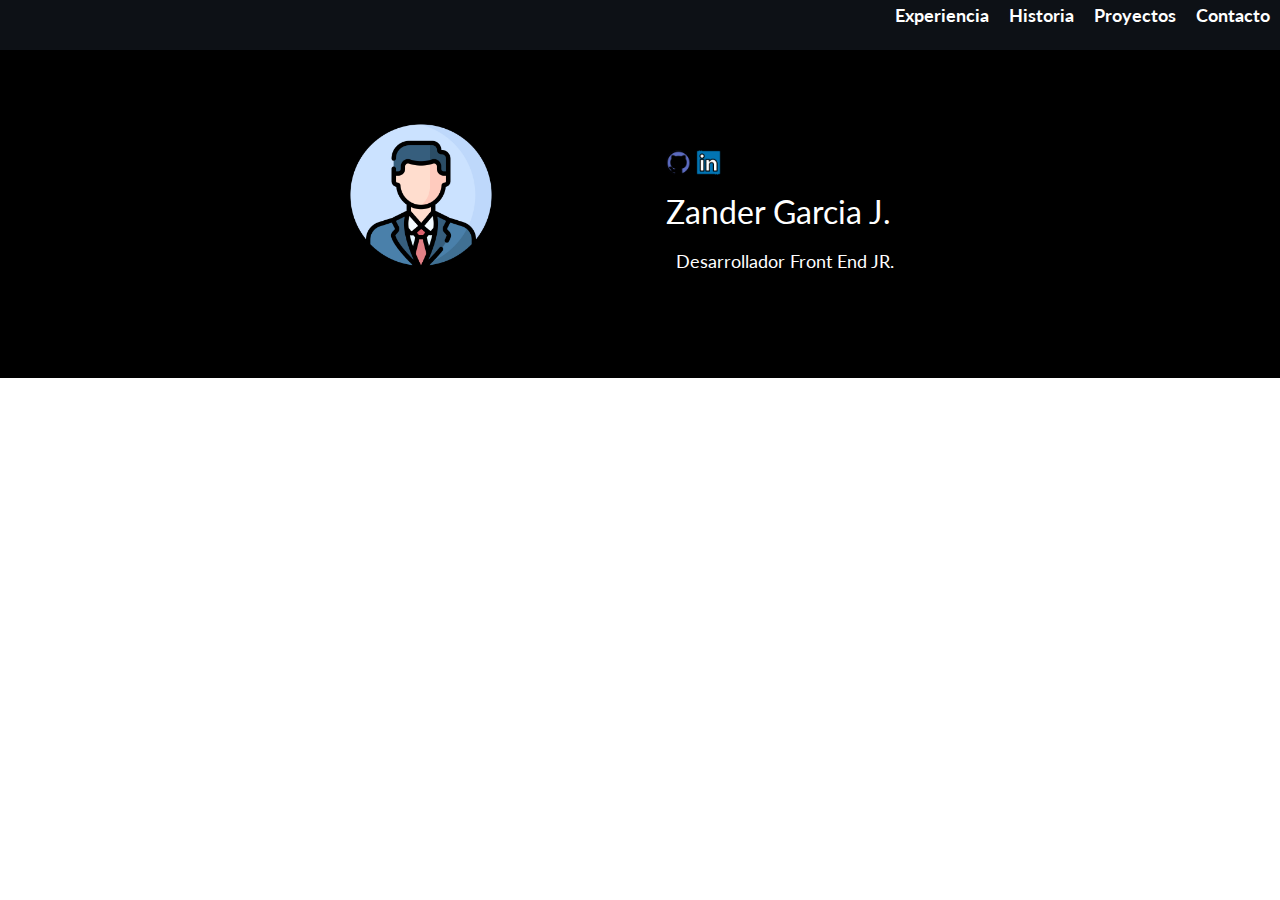
==== index.html @ ed98f6c2 "Frist Commit" ====
<!DOCTYPE html>
<html lang="es">
  <head>
    <meta charset="UTF-8" />
    <meta name="viewport" content="width=device-width, initial-scale=1.0" />
    <meta
      name="keywords"
      content="Grid, javascrits, mediaquerys, git page, USA"
    />
    <meta name="author" content="Zander J" />
    <link rel="stylesheet" href="./page/index.css" />

    <link rel="icon" href="./favicon .ico" type="image/x-icon" class="ico" />
    <meta
      name="keywords"
      content="responsive ,curso, mediaquerys, javascrits, Sprint7"
    />
    <meta name="Zander" content="Portafolio" />
    <link rel="preconnect" href="https://fonts.googleapis.com" />
    <link rel="preconnect" href="https://fonts.gstatic.com" crossorigin />
    <link
      href="https://fonts.googleapis.com/css2?family=Lato:ital,wght@0,100;0,300;0,400;0,700;0,900;1,100;1,300;1,400;1,700;1,900&display=swap"
      rel="stylesheet"
    />

    <title>Zander J.</title>
  </head>
  <body>
    <div class="page">
      <div class="nav__container">
        <nav class="nav">
          <li class="nav__li"><a class="nav__link" href="">Experiencia</a></li>
          <li class="nav__li"><a class="nav__link" href="">Historia</a></li>
          <li class="nav__li"><a class="nav__link" href="">Proyectos</a></li>
          <li class="nav__li"><a class="nav__link" href="">Contacto</a></li>
        </nav>
      </div>
    </div>

    <div class="section__about">
      <section class="section__image">
        <img
          src="./image/profile.png"
          alt="foto-profile"
          class="section__image-profile"
        />
      </section>
      <section class="section__description">
        <div class="section__social">
          <a href="" class="section__social-link">
            <img class="section__social-image" src="./image/social-github.png" alt=""
          /></a>
          <a href="" class="section__social-link">
            <img class="section__social-image" src="./image/social-linked.png" alt=""
          /></a>
        </div>
        <div class="section__name">Zander Garcia J.</div>
        <div class="section__work">Desarrollador Front End JR.</div>
      </section>
    </div>
  </body>
</html>
---- page/index.css ----
@import url(../blocks/main.css);
@import url(../vendor/normalize.css);
@import url(../vendor/fonts.css);
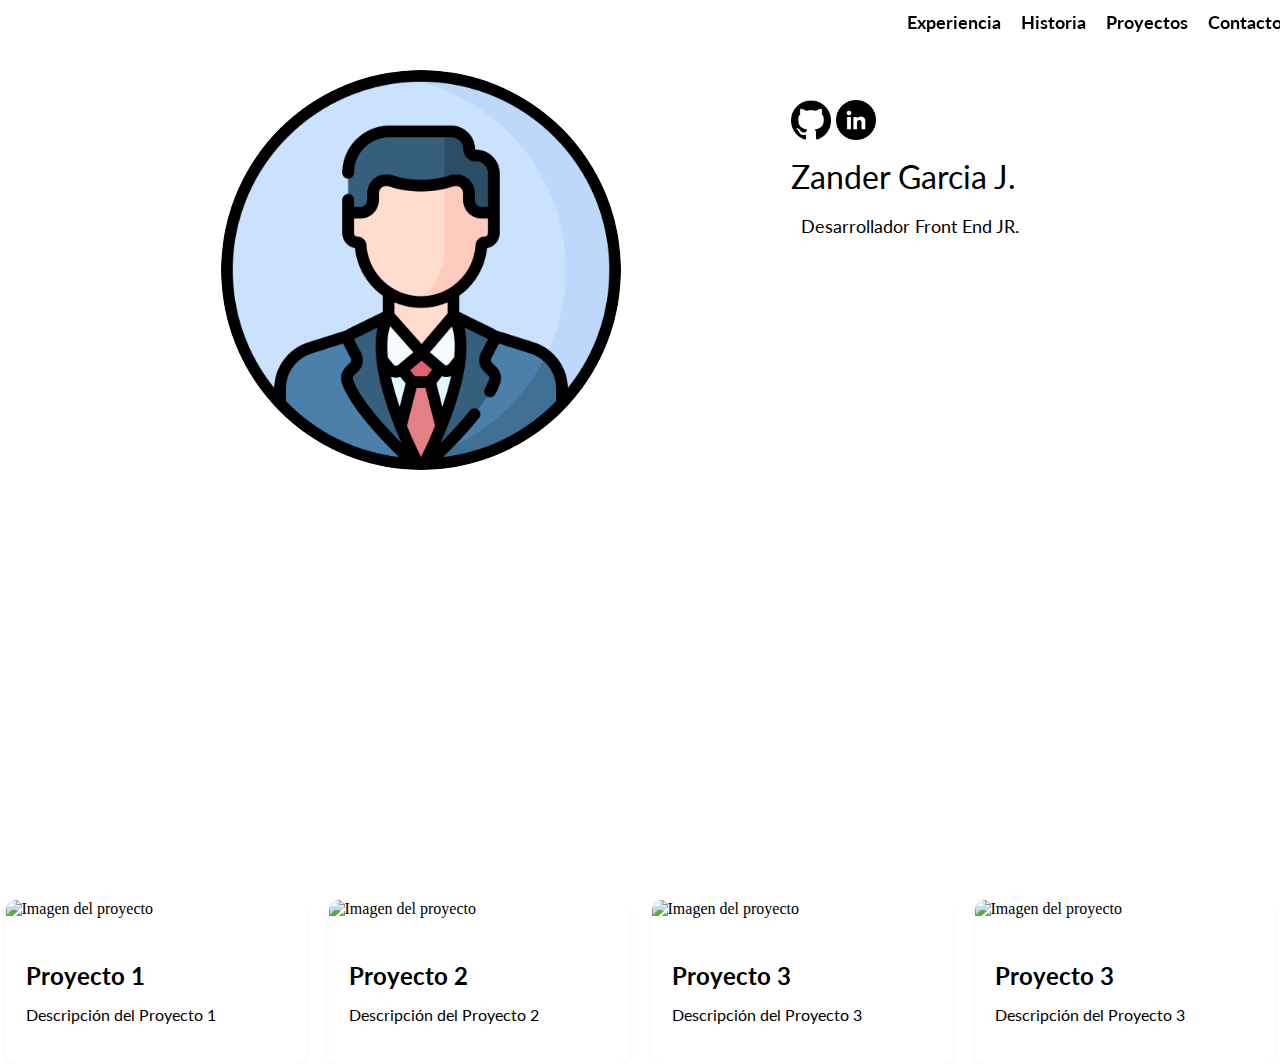
==== commit e885a35c: "New Files" ====
--- a/index.html
+++ b/index.html
@@ -48,15 +48,48 @@
       <section class="section__description">
         <div class="section__social">
           <a href="" class="section__social-link">
-            <img class="section__social-image" src="./image/social-github.png" alt=""
+            <img
+              class="section__social-image"
+              src="./image/git.png"
+              alt=""
           /></a>
           <a href="" class="section__social-link">
-            <img class="section__social-image" src="./image/social-linked.png" alt=""
+            <img
+              class="section__social-image"
+              src="./image/link.png"
+              alt=""
           /></a>
         </div>
         <div class="section__name">Zander Garcia J.</div>
         <div class="section__work">Desarrollador Front End JR.</div>
       </section>
     </div>
+    <div class="card__container"></div>
+
+
+
+    <template class="template__card">
+      <section class="card__template">
+        <div class="card__container"></div>
+        <div class="card">
+          <img
+            src=""
+            alt="Imagen del proyecto"
+            class="card-img"
+          />
+          <div class="card-content">
+            <h3 class="card-title"></h3>
+            <p class="card-description">
+            </p>
+            
+          </div>
+        </div>
+      </section>
+    </template>
+
+
+
+    <script  src="./scripts/index.js" type="Module"></script>
   </body>
+  <script > </script>
 </html>
--- a/page/index.css
+++ b/page/index.css
@@ -1,3 +1,4 @@
 @import url(../blocks/main.css);
 @import url(../vendor/normalize.css);
-@import url(../vendor/fonts.css);+@import url(../vendor/fonts.css);
+@import url(../blocks/card.css);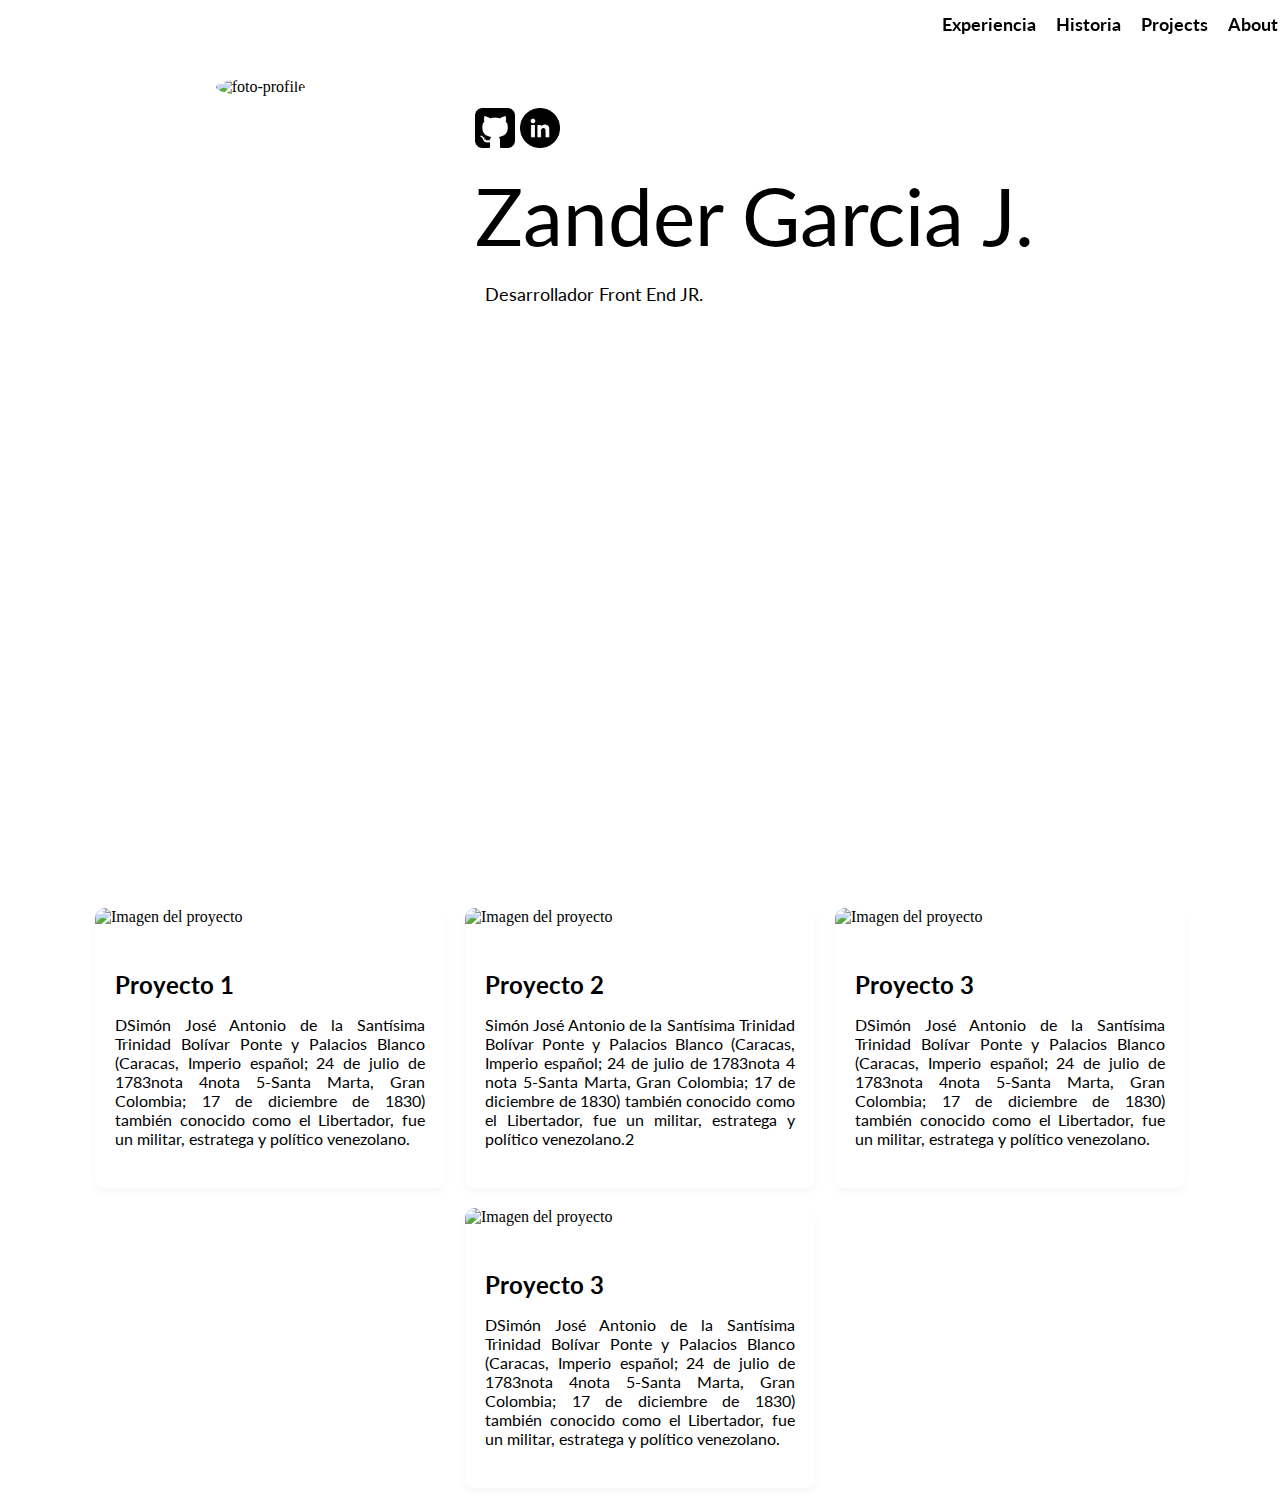
==== commit 5bcdcb8b: "." ====
--- a/index.html
+++ b/index.html
@@ -31,8 +31,8 @@
         <nav class="nav">
           <li class="nav__li"><a class="nav__link" href="">Experiencia</a></li>
           <li class="nav__li"><a class="nav__link" href="">Historia</a></li>
-          <li class="nav__li"><a class="nav__link" href="">Proyectos</a></li>
-          <li class="nav__li"><a class="nav__link" href="">Contacto</a></li>
+          <li class="nav__li"><a class="nav__link" href="">Projects</a></li>
+          <li class="nav__li"><a class="nav__link" href="">About</a></li>
         </nav>
       </div>
     </div>
@@ -62,11 +62,21 @@
         </div>
         <div class="section__name">Zander Garcia J.</div>
         <div class="section__work">Desarrollador Front End JR.</div>
+        <section class="skills">
+          <div class="skills__social">
+            <img class="skill__image"  src="../Portafolio/image/js.png" alt="">
+            <img class="skill__image"  src="../Portafolio/image/html.png" alt="">
+            <img class="skill__image"  src="../Portafolio/image/css.png" alt="">
+            <img class="skill__image"  src="../Portafolio/image/sql.png" alt="">
+            <img class="skill__image"  src="../Portafolio/image/git.png" alt="">
+            
+          </div>
+      </section>
+  
+
       </section>
     </div>
     <div class="card__container"></div>
-
-
 
     <template class="template__card">
       <section class="card__template">
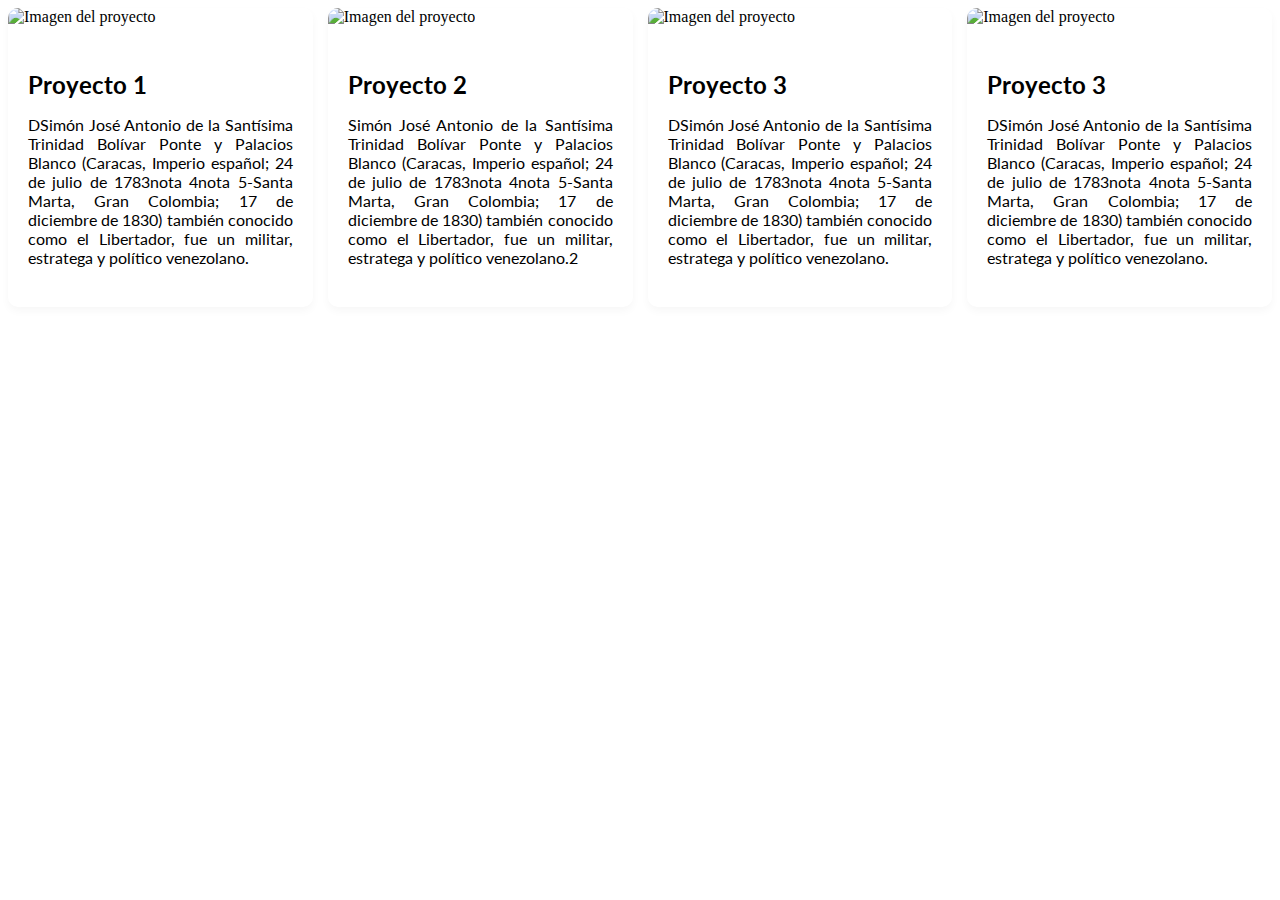
==== commit 35de55d0: "Features Grid  Block Card" ====
--- a/index.html
+++ b/index.html
@@ -26,8 +26,8 @@
     <title>Zander J.</title>
   </head>
   <body>
-    <div class="page">
-      <div class="nav__container">
+     
+     <!-- <div class="nav__container">
         <nav class="nav">
           <li class="nav__li"><a class="nav__link" href="">Experiencia</a></li>
           <li class="nav__li"><a class="nav__link" href="">Historia</a></li>
@@ -35,7 +35,7 @@
           <li class="nav__li"><a class="nav__link" href="">About</a></li>
         </nav>
       </div>
-    </div>
+    
 
     <div class="section__about">
       <section class="section__image">
@@ -64,9 +64,9 @@
         <div class="section__work">Desarrollador Front End JR.</div>
         <section class="skills">
           <div class="skills__social">
-            <img class="skill__image"  src="../Portafolio/image/js.png" alt="">
+            <img class="skill__image"  src="../Portafolio/image/js.png"  alt="">
             <img class="skill__image"  src="../Portafolio/image/html.png" alt="">
-            <img class="skill__image"  src="../Portafolio/image/css.png" alt="">
+            <img class="skill__image"  src="../Portafolio/image/css.png"  alt="">
             <img class="skill__image"  src="../Portafolio/image/sql.png" alt="">
             <img class="skill__image"  src="../Portafolio/image/git.png" alt="">
             
@@ -75,12 +75,12 @@
   
 
       </section>
-    </div>
+    </div> -->
     <div class="card__container"></div>
 
     <template class="template__card">
       <section class="card__template">
-        <div class="card__container"></div>
+         <div class="card__container"></div>
         <div class="card">
           <img
             src=""
--- a/page/index.css
+++ b/page/index.css
@@ -1,4 +1,7 @@
 @import url(../blocks/main.css);
 @import url(../vendor/normalize.css);
 @import url(../vendor/fonts.css);
-@import url(../blocks/card.css);+@import url(../blocks/card.css);
+@import url(../blocks/about_section.css);
+@import url(../blocks/header.css);
+@import url(../blocks/skills.css);